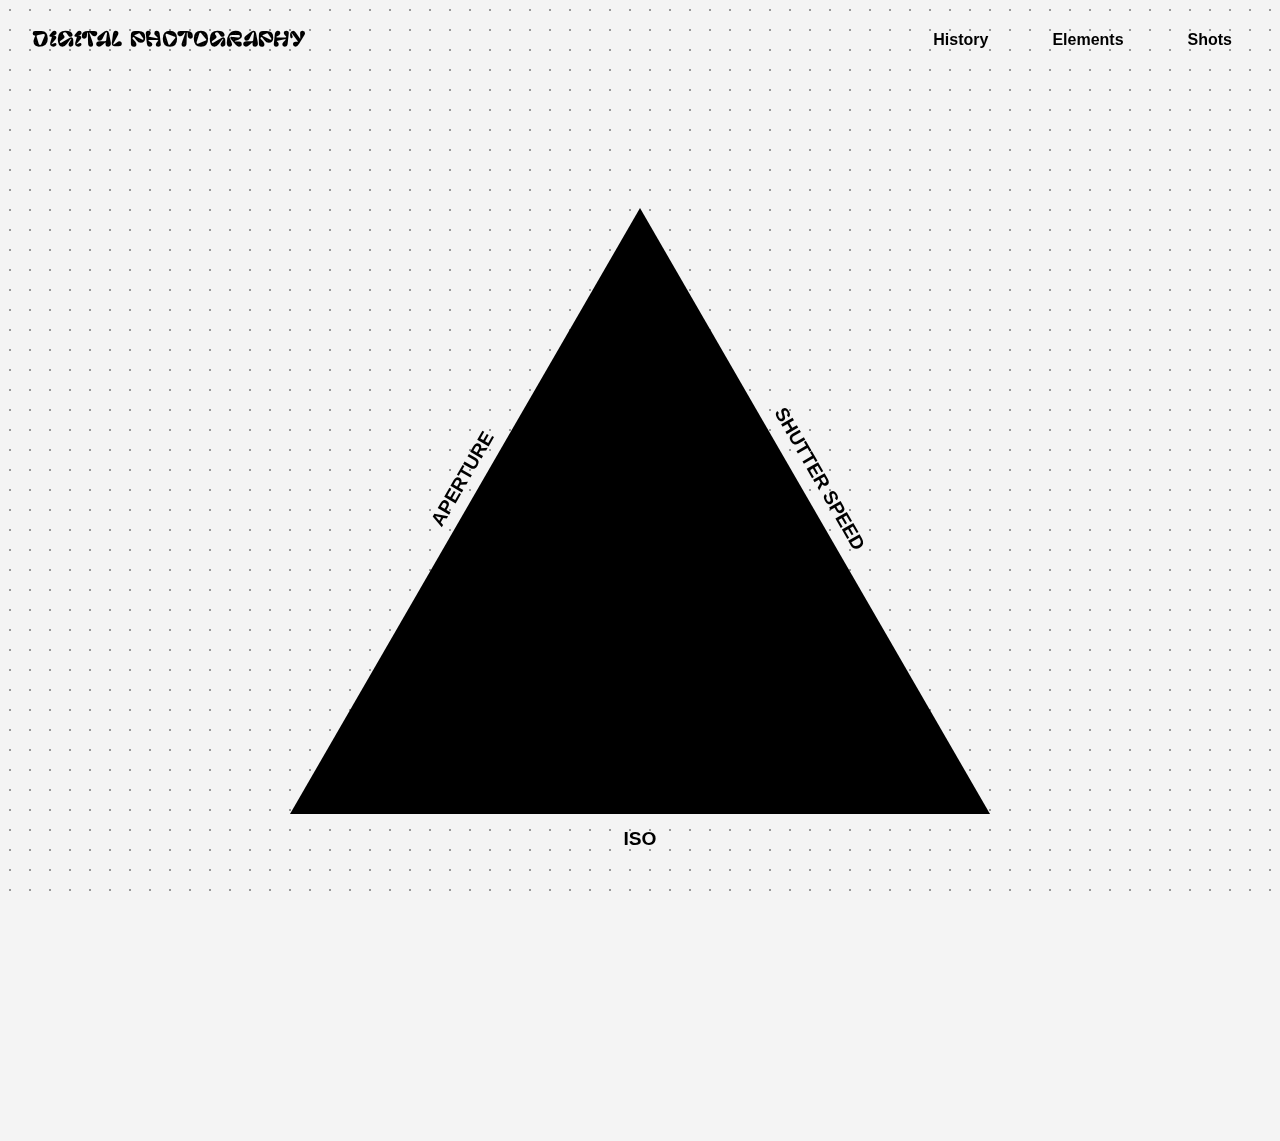
==== elements.html @ c760cae4 "Initial commit" ====
<!DOCTYPE html>
<html lang="en">
<head>
    <meta charset="UTF-8">
    <meta name="viewport" content="width=device-width, initial-scale=1.0">
    <title>Document</title>
    <link rel="stylesheet" href="css/font.css">
    <link rel="stylesheet" href="css/elements.css">
</head>
<body>
    <div class="background-dots"></div>

    <div class="navbar">
      <h1><a href="index.html">Digital Photography</a></h1>
      <div class="nav-links">
        <a href="history.html">History</a>
        <a href="elements.html" class="active">Elements</a>
        <a href="shots.html">Shots</a>
      </div>
    </div>
  
    <div class="content">
      <div class="triangle-container">
        <span class="label iso">ISO</span>
        <span class="label aperture">APERTURE</span>
        <span class="label shutter">SHUTTER SPEED</span>
      </div>
    </div>
</body>
</html>
---- css/font.css ----
@font-face {
    font-family: 'Pilowlava-Atome';
    src: url(/fonts/Pilowlava-Atome.woff) format(woff),
         url(/fonts/Pilowlava-Atome.woff2) format(woff2); 
    font-weight: normal;
    font-style: normal;
}

:root{
    font-size: 16px;
    @media (max-width: 768px) {
        
    }
}

    

h1{
    font-family: "Pilowlava-Atome";
    text-align: center center;
    font-size: 32px;

}

#contents{
    font-size: 16px;
}

h2{
    font-family: "Pilowlava-Atome";
    font-size: 2rem;

}

nav a{
    font-family: 'Helvetica Neue', sans-serif;
}
---- css/elements.css ----
body {
    margin: 0;
    background-color: #f4f4f4;
    font-family: 'Helvetica Neue', sans-serif;
    position: relative;
  }

  .background-dots {
    position: fixed;
    top: 0;
    left: 0;
    width: 100vw;
    height: 100vh;
    background-image: radial-gradient(#999 1px, transparent 1px);
    background-size: 20px 20px;
    z-index: 0;
    pointer-events: none;
  }

  .navbar {
    display: flex;
    justify-content: space-between;
    align-items: center;
    padding: 1rem 2rem;
    position: sticky;
    top: 0;
    z-index: 1000;
  }

  .navbar h1 {
    font-size: 1.2rem;
    font-weight: bold;
  }

.navbar h1 a{
    text-decoration: none;
    color: black;
}

  .nav-links {
    display: flex;
    gap: 2rem;
  }

  .nav-links a {
    text-decoration: none;
    color: black;
    font-weight: 600;
    padding: 0.5rem 1rem;
  }


  .content {
    padding-top: 160px;
    display: flex;
    justify-content: center;
    align-items: center;
    min-height: 100vh;
    position: relative;
    z-index: 1;
  }

  .triangle-container {
    position: relative;
    width: 0;
    height: 0;
    border-left: 350px solid transparent;
    border-right: 350px solid transparent;
    border-bottom: 606px solid black;
    transform: translateY(-20vh);
  }

  .triangle-container .label {
    position: absolute;
    font-weight: bold;
    font-size: 1.2rem;
    color: black;
    white-space: nowrap;
  }

  .triangle-container .label.iso {
    top: 620px;
    left: 50%;
    transform: translateX(-50%);
  }

  .triangle-container .label.aperture {
    top: 260px;
    left: -230px;
    transform: rotate(-60deg);
  }

  .triangle-container .label.shutter {
    top: 260px;
    right: -260px;
    transform: rotate(60deg);
  }

  @media screen and (max-width: 768px) {

    .navbar {
        flex-direction: column;
    }
}
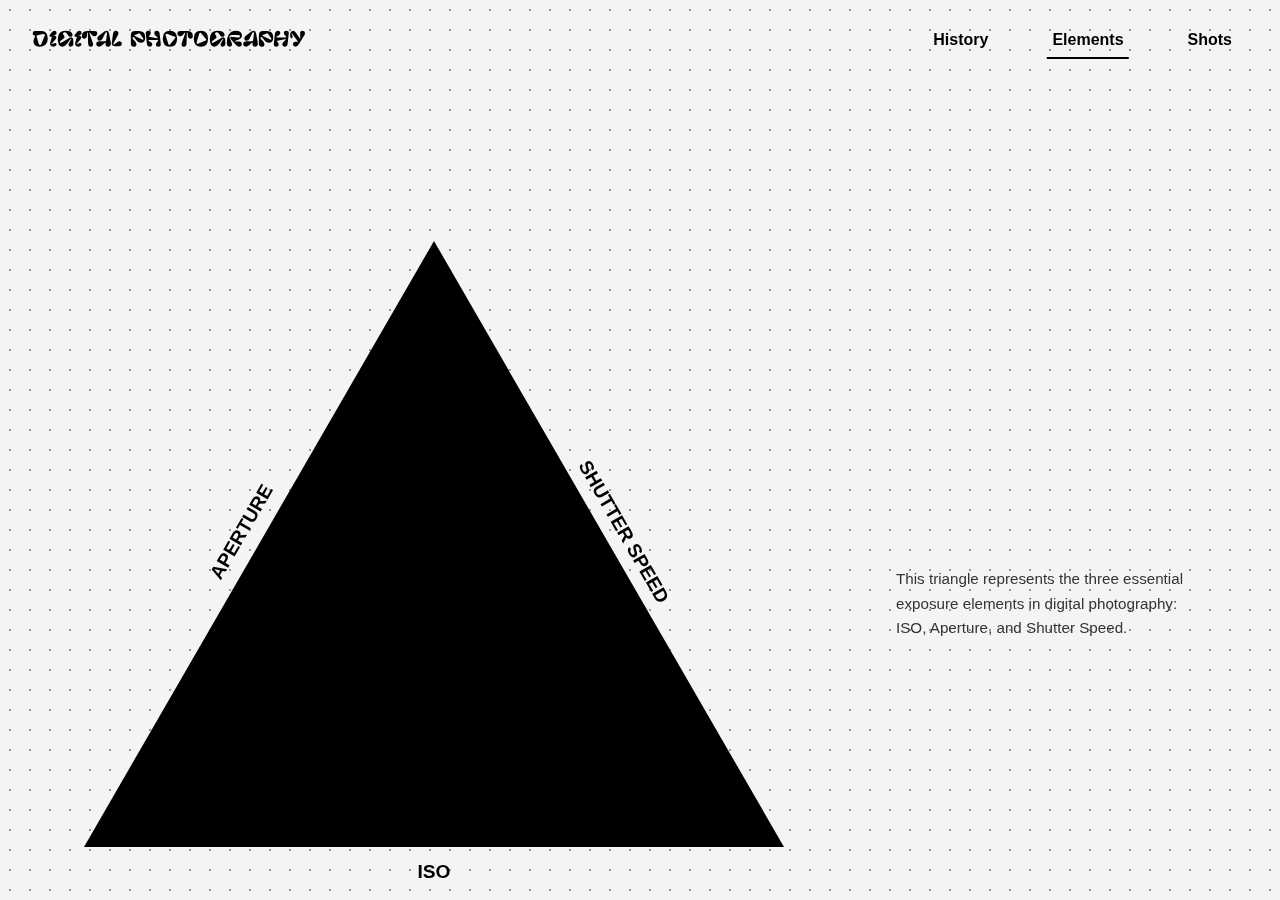
==== commit af17c5b0: "add turning triangle" ====
--- a/elements.html
+++ b/elements.html
@@ -7,7 +7,7 @@
     <link rel="stylesheet" href="css/font.css">
     <link rel="stylesheet" href="css/elements.css">
 </head>
-<body>
+<body onload="rotateTriangle('intro')">
     <div class="background-dots"></div>
 
     <div class="navbar">
@@ -20,11 +20,56 @@
     </div>
   
     <div class="content">
-      <div class="triangle-container">
-        <span class="label iso">ISO</span>
-        <span class="label aperture">APERTURE</span>
-        <span class="label shutter">SHUTTER SPEED</span>
+      <div class="triangle-container" id="triangle">
+        <span class="label iso" onclick="rotateTriangle('iso')">ISO</span>
+        <span class="label aperture" onclick="rotateTriangle('aperture')">APERTURE</span>
+        <span class="label shutter" onclick="rotateTriangle('shutter')">SHUTTER SPEED</span>
       </div>
+
+        <div class="description-box" id="descriptionBox">
+          <p id="descriptionText">Click a label to see the description.</p>
+        </div>
     </div>
+
+      <script>
+        function rotateTriangle(label) {
+          const triangle = document.getElementById('triangle');
+          const descText = document.getElementById('descriptionText');
+          const descBox = document.getElementById('descriptionBox');
+
+          /*description-box location*/
+          descBox.classList.remove('description-aperture', 'description-iso', 'description-shutter');
+
+          if (label === 'aperture') descBox.classList.add('description-aperture');
+          else if (label === 'iso') descBox.classList.add('description-iso');
+          else if (label === 'shutter') descBox.classList.add('description-shutter');
+
+          /*description-box animation*/
+          descText.classList.remove('description-text-fade');
+          void descText.offsetWidth;
+          descText.classList.add('description-text-fade');
+          
+          /*different angle for each elements(trinangle)*/
+          const rotationMap = {
+            intro: 0,
+            aperture: 60,
+            shutter: 300,
+            iso: 180
+          };
+
+          const descriptions = {
+            intro: "This triangle represents the three essential exposure elements in digital photography: ISO, Aperture, and Shutter Speed.",
+            aperture: "Aperture refers to the adjustable opening in a camera lens. The larger the aperture value, the smaller the opening, allowing less light to enter. Conversely, the smaller the aperture value, the larger the opening, allowing more light to pass through. If the amount of light is not properly controlled, the developed photograph may turn out too dark or too bright. Additionally, the degree to which the aperture opens affects the depth of field, making it either deeper or shallower, which is a crucial factor in photography.",
+            shutter: "Shutter speed refers to when the camera's shutter remains open before closing. It has two significant effects on a photograph. First, it controls the duration for which the image sensor is exposed to light, determining the image's brightness. Second, by adjusting the shutter speed, one can either freeze fast-moving subjects or introduce motion blur to create a dynamic and expressive effect in the photograph.",
+            iso: "ISO refers to the sensitivity of a digital camera's image sensor or a film camera's film to light. It is adjusted when achieving proper exposure through the aperture, and the shutter speed alone is brutal due to insufficient light. In digital cameras, ISO can be adjusted directly within the camera settings and is typically indicated by a number following ISO. The higher the number, the more sensitive the sensor or film is to light, allowing for adequately exposed images even in low-light conditions. However, in film cameras, ISO cannot be changed mid-shoot, so it is recommended that the appropriate film be chosen based on the intended purpose of the photos and the expected lighting conditions."
+          };
+
+          triangle.style.transform = `rotate(${rotationMap[label]}deg)`;
+          descText.innerText = descriptions[label];
+
+        }
+
+      </script>
+
 </body>
 </html>--- a/css/font.css
+++ b/css/font.css
@@ -1,7 +1,7 @@
 @font-face {
     font-family: 'Pilowlava-Atome';
-    src: url(/fonts/Pilowlava-Atome.woff) format(woff),
-         url(/fonts/Pilowlava-Atome.woff2) format(woff2); 
+    src: url('fonts/Pilowlava-Atome.woff') format('woff'),
+         url('fonts/Pilowlava-Atome.woff2') format('woff2'); 
     font-weight: normal;
     font-style: normal;
 }
--- a/css/elements.css
+++ b/css/elements.css
@@ -49,17 +49,37 @@
     padding: 0.5rem 1rem;
   }
 
+  .nav-links a.active{
+    position: relative;
+    font-weight: bold;
+  }
+
+  .nav-links a.active::after{
+    content: '';
+    position: absolute;
+    bottom: -2px;
+    left: 50%;
+    width: 80%;
+    height: 2px;
+    background: black;
+    transform: translateX(-50%);
+  }
+
 
   .content {
     padding-top: 160px;
     display: flex;
     justify-content: center;
     align-items: center;
-    min-height: 100vh;
+    gap: 3rem;
+    flex-wrap: wrap;
+    min-height: 60vh;
+    min-height: 60vh;
     position: relative;
     z-index: 1;
   }
 
+/*tirnagle setting*/
   .triangle-container {
     position: relative;
     width: 0;
@@ -76,6 +96,8 @@
     font-size: 1.2rem;
     color: black;
     white-space: nowrap;
+    /*fixed typing cursor to pointer*/
+    cursor: pointer;
   }
 
   .triangle-container .label.iso {
@@ -83,22 +105,108 @@
     left: 50%;
     transform: translateX(-50%);
   }
-
+/*triangle aperture(defult set: top 280px left -245px)*/
   .triangle-container .label.aperture {
-    top: 260px;
-    left: -230px;
+    top: 280px;
+    left: -245px;
     transform: rotate(-60deg);
   }
-
+/*triangle shutter speed(defult set: top 260px right -260*/
   .triangle-container .label.shutter {
-    top: 260px;
-    right: -260px;
+    top: 280px;
+    right: -270px;
     transform: rotate(60deg);
   }
 
-  @media screen and (max-width: 768px) {
-
+  .description-box {
+    width: 300px;
+    margin-left: 4rem;
+    position: relative;
+    top: 60px; /* 위로 올림 */
+    font-size: 0.95rem;
+    line-height: 1.6;
+    color: #333;
+    animation: fadeIn 0.5s ease-in-out;
+  }
+
+/*since each description have deferent legnth of paragraph, have to range hight of the descrintion box*/
+  .description-aperture {
+    margin-left: 4rem;
+    top: 150px;
+  }
+  
+  .description-iso {
+    margin-left: 6rem;
+    top: 150px;
+  }
+  
+  .description-shutter {
+    margin-left: 2rem;
+    top: 150px;
+  }
+
+  .description-text-fade {
+    animation: fadeIn 0.8s ease-in-out;
+  }
+
+  @keyframes fadeIn {
+    from { opacity: 0; transform: translateY(10px); }
+    to { opacity: 1; transform: translateY(0); }
+  }
+  
+  /* 삼각형 회전 중심 설정 */
+  .triangle-container {
+    position: relative;
+    width: 0;
+    height: 0;
+    border-left: 350px solid transparent;
+    border-right: 350px solid transparent;
+    border-bottom: 606px solid black;
+  
+    /* 애니메이션용 추가 */
+    transform: rotate(0deg);
+    transform-origin: 50% 66.7%; /* rotating pont defult set(50 66.7) */
+    transition: transform 1s ease-in-out;
+  }
+
+
+@media screen and (max-width: 768px) {
     .navbar {
         flex-direction: column;
     }
+
+  .content {
+    flex-direction: column;
+    align-items: center;
+  }
+
+  .description-box {
+    margin-left: 0;
+    top: 50px;
+    text-align: center;
+  }
+
+  .triangle-container {
+    border-left: 180px solid transparent;
+    border-right: 180px solid transparent;
+    border-bottom: 311px solid black;
+    transform-origin: 50% 66.7%;
+  }
+
+  .triangle-container .label.iso {
+    top: 318px;
+    font-size: 1rem;
+  }
+
+  .triangle-container .label.aperture {
+    top: 143px;
+    left: -150px;
+    font-size: 1rem;
+  }
+
+  .triangle-container .label.shutter {
+    top: 135px;
+    right: -170px;
+    font-size: 1rem;
+  }
 }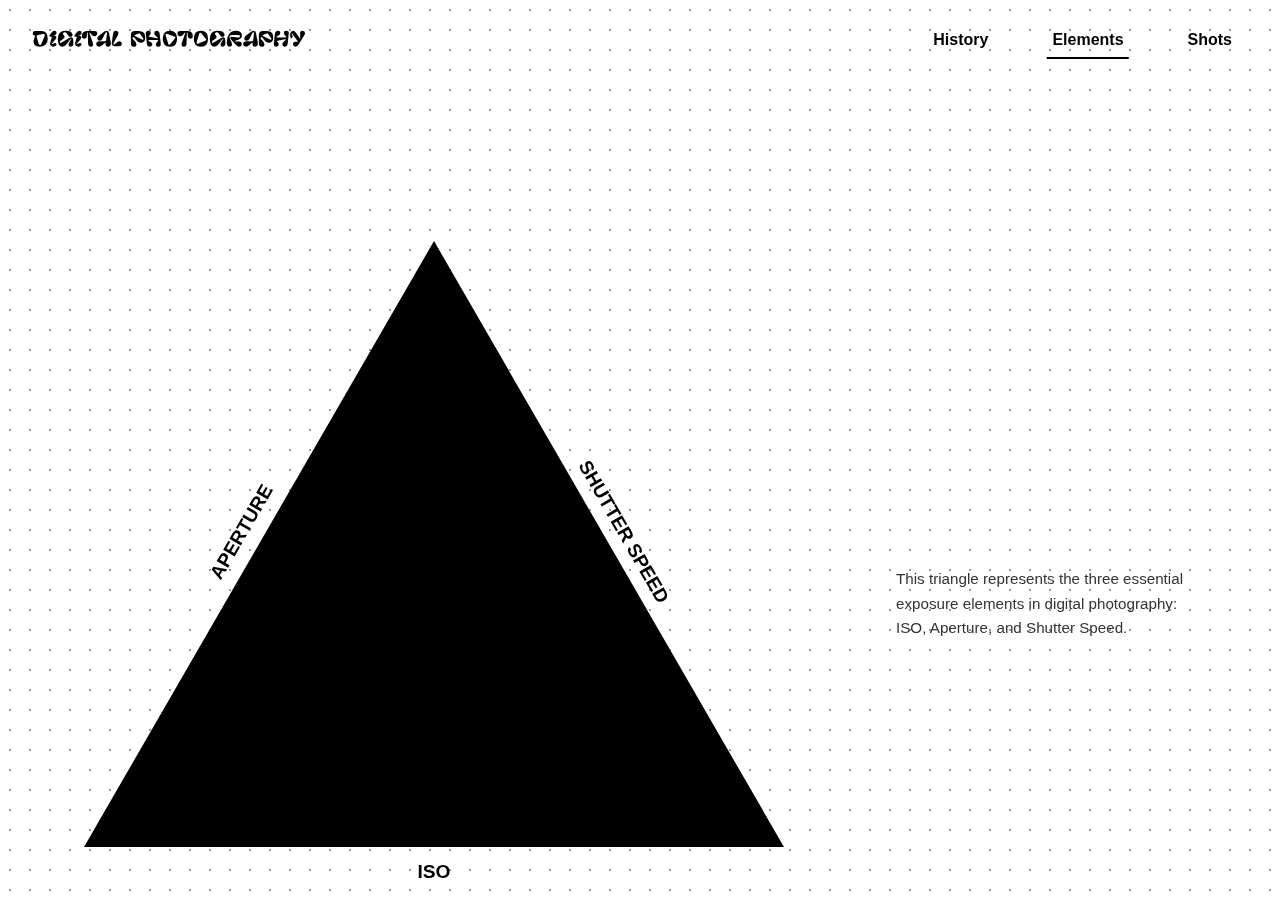
==== commit 9c7fae10: "add shots mobile activation" ====
--- a/elements.html
+++ b/elements.html
@@ -37,7 +37,6 @@
           const descText = document.getElementById('descriptionText');
           const descBox = document.getElementById('descriptionBox');
 
-          /*description-box location*/
           descBox.classList.remove('description-aperture', 'description-iso', 'description-shutter');
 
           if (label === 'aperture') descBox.classList.add('description-aperture');
--- a/css/elements.css
+++ b/css/elements.css
@@ -1,9 +1,58 @@
 body {
-    margin: 0;
-    background-color: #f4f4f4;
-    font-family: 'Helvetica Neue', sans-serif;
-    position: relative;
-  }
+  margin: 0;
+  font-family: Arial, sans-serif;
+  scroll-behavior: smooth;
+  background-color: white;
+}
+
+/*nav bar code(nav bar font size, position, underline activation*/
+.navbar {
+  display: flex;
+  justify-content: space-between;
+  align-items: center;
+  padding: 1rem 2rem;
+  position: sticky;
+  top: 0;
+  z-index: 1000;
+}
+
+.navbar h1 {
+  font-size: 1.2rem;
+  font-weight: bold;
+}
+
+.navbar h1 a{
+  text-decoration: none;
+  color: black;
+}
+
+.nav-links {
+  display: flex;
+  gap: 2rem;
+}
+
+.nav-links a {
+  text-decoration: none;
+  color: black;
+  font-weight: 600;
+  padding: 0.5rem 1rem;
+}
+
+.nav-links a.active{
+  font-weight: bold;
+  position: relative;
+}
+
+.nav-links a.active::after{
+  content: '';
+  position: absolute;
+  bottom: -2px;
+  left: 50%;
+  width: 80%;
+  height: 2px;
+  background: black;
+  transform: translateX(-50%);
+}
 
   .background-dots {
     position: fixed;
@@ -17,55 +66,6 @@
     pointer-events: none;
   }
 
-  .navbar {
-    display: flex;
-    justify-content: space-between;
-    align-items: center;
-    padding: 1rem 2rem;
-    position: sticky;
-    top: 0;
-    z-index: 1000;
-  }
-
-  .navbar h1 {
-    font-size: 1.2rem;
-    font-weight: bold;
-  }
-
-.navbar h1 a{
-    text-decoration: none;
-    color: black;
-}
-
-  .nav-links {
-    display: flex;
-    gap: 2rem;
-  }
-
-  .nav-links a {
-    text-decoration: none;
-    color: black;
-    font-weight: 600;
-    padding: 0.5rem 1rem;
-  }
-
-  .nav-links a.active{
-    position: relative;
-    font-weight: bold;
-  }
-
-  .nav-links a.active::after{
-    content: '';
-    position: absolute;
-    bottom: -2px;
-    left: 50%;
-    width: 80%;
-    height: 2px;
-    background: black;
-    transform: translateX(-50%);
-  }
-
-
   .content {
     padding-top: 160px;
     display: flex;
